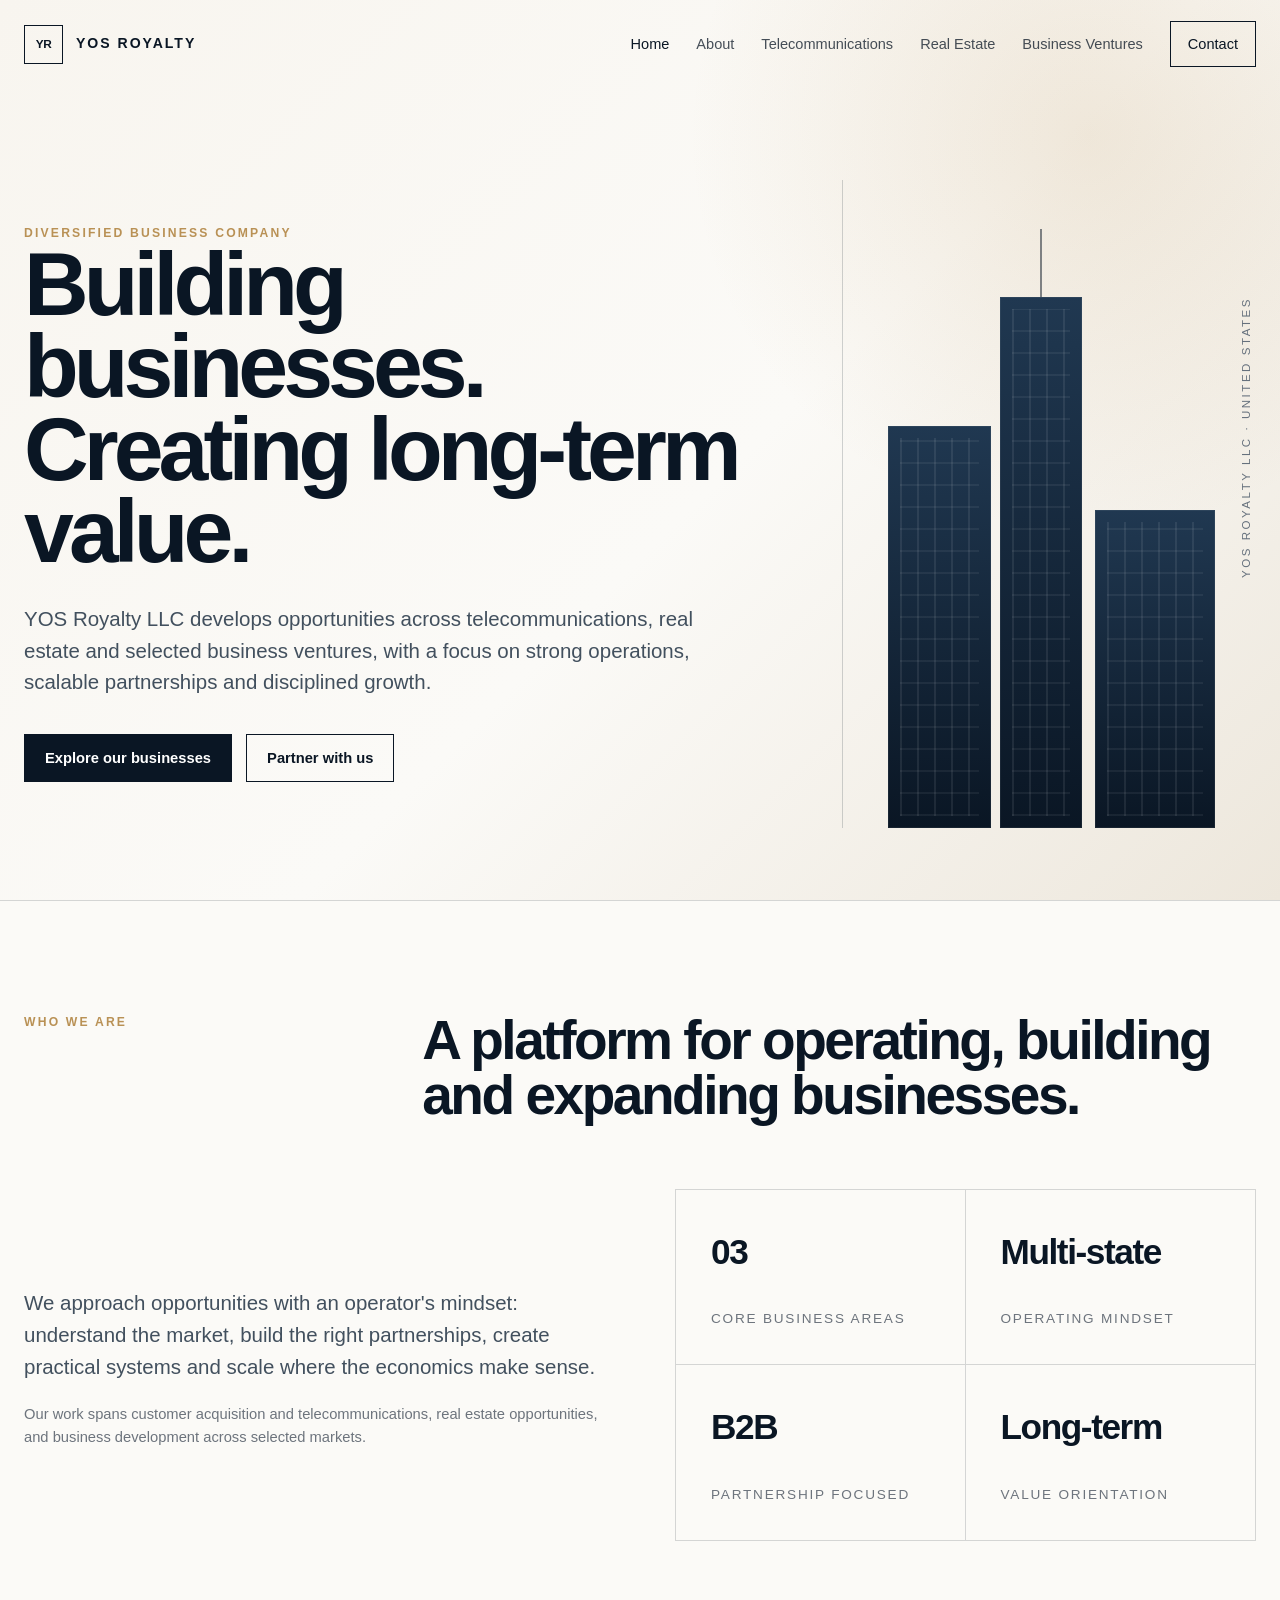
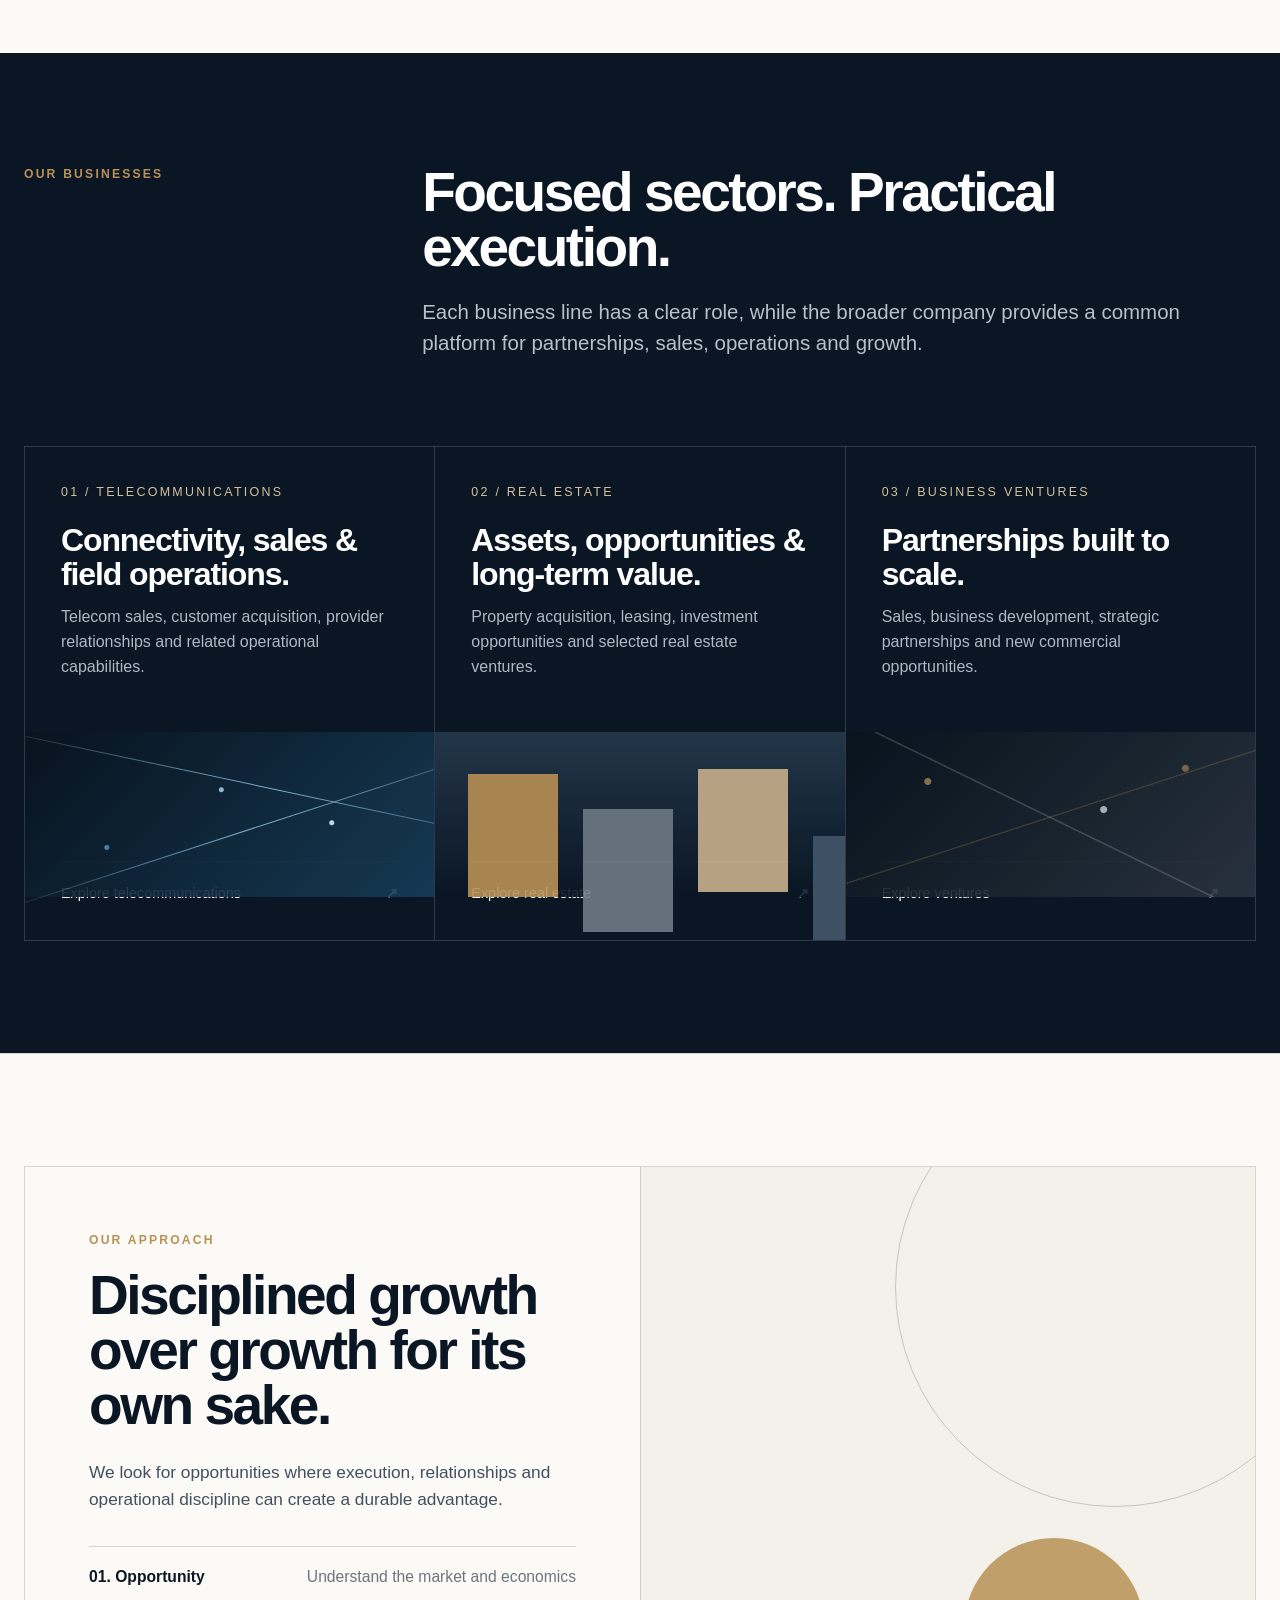
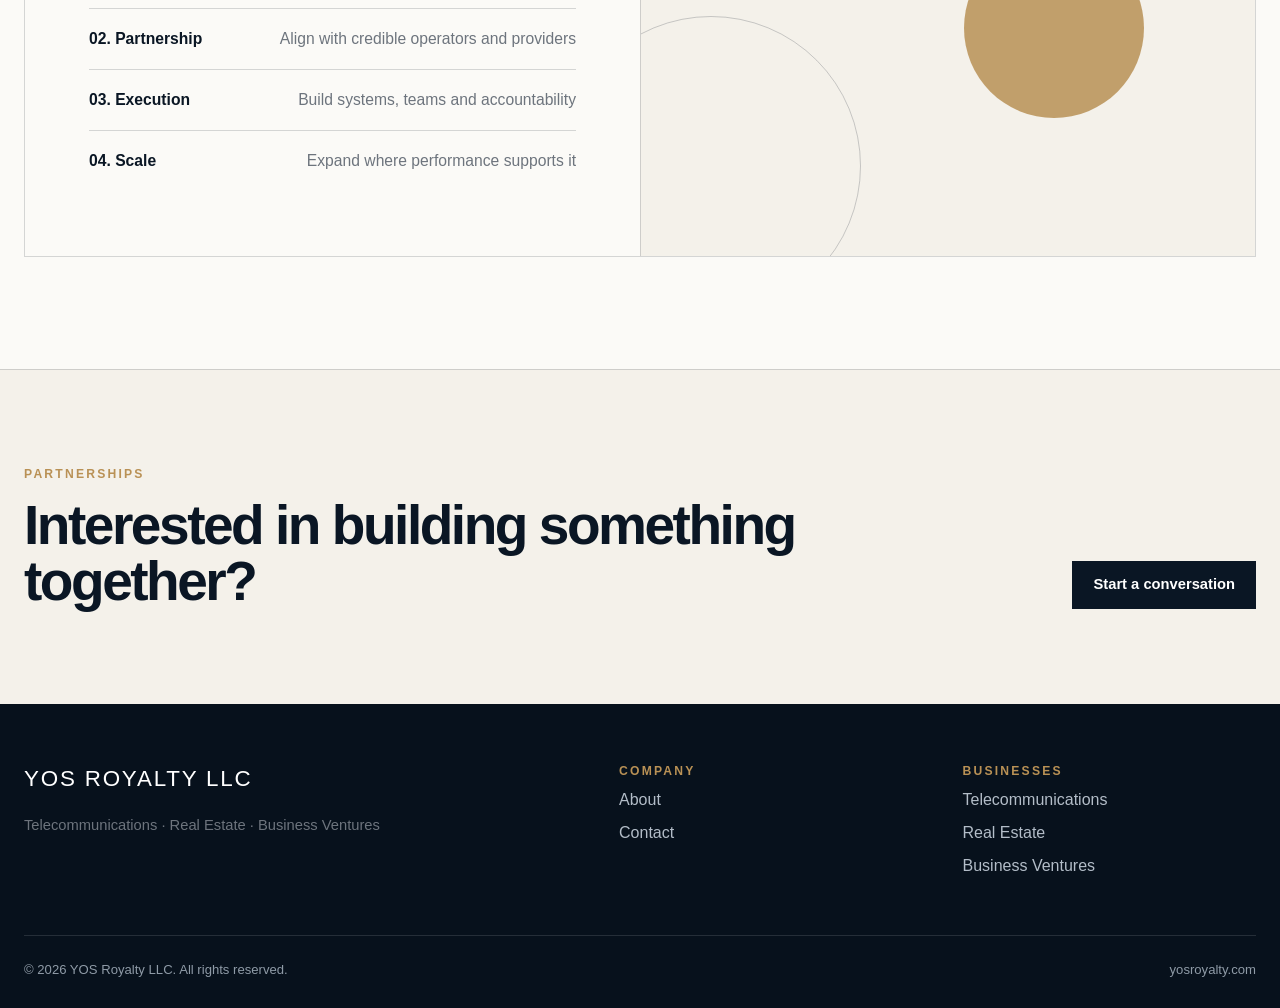
==== index.html @ 469ee0c5 "Add files via upload" ====
<!doctype html>
<html lang="en">
<head>
<meta charset="utf-8"><meta name="viewport" content="width=device-width,initial-scale=1">
<title>YOS Royalty LLC | Telecommunications, Real Estate & Business Ventures</title>
<meta name="description" content="YOS Royalty LLC is a diversified business company focused on telecommunications, real estate, sales, partnerships and scalable business ventures.">
<link rel="stylesheet" href="assets/styles.css">
</head>
<body>
<header class="site-header"><div class="container nav">
<a class="brand" href="index.html"><span class="brand-mark">YR</span><span>YOS ROYALTY</span></a>
<nav class="nav-links"><a class="active" href="index.html">Home</a><a href="about.html">About</a><a href="telecommunications.html">Telecommunications</a><a href="real-estate.html">Real Estate</a><a href="ventures.html">Business Ventures</a><a class="nav-cta" href="contact.html">Contact</a></nav>
<button class="menu-btn" aria-label="Menu">☰</button></div></header>

<main>
<section class="hero"><div class="container hero-grid">
<div class="hero-copy reveal"><div class="eyebrow">Diversified business company</div><h1 class="display">Building businesses.<br>Creating long-term value.</h1><p class="lead">YOS Royalty LLC develops opportunities across telecommunications, real estate and selected business ventures, with a focus on strong operations, scalable partnerships and disciplined growth.</p><div class="actions"><a class="btn dark" href="#businesses">Explore our businesses</a><a class="btn" href="contact.html">Partner with us</a></div></div>
<div class="hero-art reveal" aria-hidden="true"><div class="tower t1"></div><div class="tower t2"></div><div class="tower t3"></div><div class="hero-note">YOS Royalty LLC · United States</div></div>
</div></section>

<section class="section"><div class="container">
<div class="section-head reveal"><div class="eyebrow">Who we are</div><div><h2 class="h2">A platform for operating, building and expanding businesses.</h2></div></div>
<div class="who-grid"><div class="reveal"><p class="lead">We approach opportunities with an operator's mindset: understand the market, build the right partnerships, create practical systems and scale where the economics make sense.</p><p class="small">Our work spans customer acquisition and telecommunications, real estate opportunities, and business development across selected markets.</p></div>
<div class="stat-panel reveal"><div class="stat"><strong>03</strong><span>Core business areas</span></div><div class="stat"><strong>Multi-state</strong><span>Operating mindset</span></div><div class="stat"><strong>B2B</strong><span>Partnership focused</span></div><div class="stat"><strong>Long-term</strong><span>Value orientation</span></div></div></div>
</div></section>

<section id="businesses" class="section dark"><div class="container">
<div class="section-head reveal"><div class="eyebrow">Our businesses</div><div><h2 class="h2">Focused sectors. Practical execution.</h2><p class="lead">Each business line has a clear role, while the broader company provides a common platform for partnerships, sales, operations and growth.</p></div></div>
<div class="business-grid reveal">
<a class="business-card" href="telecommunications.html"><span class="num">01 / TELECOMMUNICATIONS</span><h3>Connectivity, sales & field operations.</h3><p>Telecom sales, customer acquisition, provider relationships and related operational capabilities.</p><div class="business-visual fiber"></div><span class="link">Explore telecommunications <b>↗</b></span></a>
<a class="business-card" href="real-estate.html"><span class="num">02 / REAL ESTATE</span><h3>Assets, opportunities & long-term value.</h3><p>Property acquisition, leasing, investment opportunities and selected real estate ventures.</p><div class="business-visual buildings"></div><span class="link">Explore real estate <b>↗</b></span></a>
<a class="business-card" href="ventures.html"><span class="num">03 / BUSINESS VENTURES</span><h3>Partnerships built to scale.</h3><p>Sales, business development, strategic partnerships and new commercial opportunities.</p><div class="business-visual network"></div><span class="link">Explore ventures <b>↗</b></span></a>
</div></div></section>

<section class="section"><div class="container"><div class="approach reveal">
<div class="approach-copy"><div class="eyebrow">Our approach</div><h2 class="h2" style="margin-top:18px">Disciplined growth over growth for its own sake.</h2><p class="lead" style="font-size:1.08rem;margin-top:26px">We look for opportunities where execution, relationships and operational discipline can create a durable advantage.</p><ul class="approach-list"><li><span>01. Opportunity</span><span>Understand the market and economics</span></li><li><span>02. Partnership</span><span>Align with credible operators and providers</span></li><li><span>03. Execution</span><span>Build systems, teams and accountability</span></li><li><span>04. Scale</span><span>Expand where performance supports it</span></li></ul></div>
<div class="approach-graphic"><div class="circle c1"></div><div class="circle c2"></div><div class="circle c3"></div></div>
</div></div></section>

<section class="cta"><div class="container cta-box reveal"><div><div class="eyebrow">Partnerships</div><h2 class="h2" style="margin-top:15px">Interested in building something together?</h2></div><a class="btn dark" href="contact.html">Start a conversation</a></div></section>
</main>

<footer><div class="container"><div class="footer-grid"><div><div class="footer-title">YOS ROYALTY LLC</div><p class="small">Telecommunications · Real Estate · Business Ventures</p></div><div class="footer-links"><div class="eyebrow">Company</div><a href="about.html">About</a><a href="contact.html">Contact</a></div><div class="footer-links"><div class="eyebrow">Businesses</div><a href="telecommunications.html">Telecommunications</a><a href="real-estate.html">Real Estate</a><a href="ventures.html">Business Ventures</a></div></div><div class="footer-bottom"><span>© 2026 YOS Royalty LLC. All rights reserved.</span><span>yosroyalty.com</span></div></div></footer>
<script src="assets/script.js"></script>
</body></html>
---- assets/styles.css ----
:root{
  --ink:#0a1624;
  --ink-2:#14263a;
  --paper:#f4f1ea;
  --paper-2:#fbfaf7;
  --line:rgba(10,22,36,.16);
  --muted:#6d747d;
  --accent:#b99155;
  --accent-2:#d6bf98;
  --white:#ffffff;
  --max:1240px;
}
*{box-sizing:border-box}
html{scroll-behavior:smooth}
body{margin:0;background:var(--paper-2);color:var(--ink);font-family:-apple-system,BlinkMacSystemFont,"Segoe UI",Helvetica,Arial,sans-serif;line-height:1.55}
a{color:inherit;text-decoration:none}
img{max-width:100%;display:block}
button,input,textarea{font:inherit}
.container{width:min(calc(100% - 48px),var(--max));margin:0 auto}
.eyebrow{font-size:.76rem;letter-spacing:.18em;text-transform:uppercase;font-weight:700;color:var(--accent)}
.display{font-size:clamp(3rem,7vw,7.5rem);line-height:.92;letter-spacing:-.055em;font-weight:650;margin:0}
.h2{font-size:clamp(2.2rem,4.3vw,4.8rem);line-height:1;letter-spacing:-.045em;margin:0}
.lead{font-size:clamp(1.05rem,1.6vw,1.35rem);line-height:1.55;color:#42505e;max-width:760px}
.small{font-size:.92rem;color:var(--muted)}

/* Header */
.site-header{position:fixed;top:0;left:0;right:0;z-index:50;transition:.28s ease;border-bottom:1px solid transparent}
.site-header.scrolled{background:rgba(251,250,247,.92);backdrop-filter:blur(18px);border-bottom-color:var(--line)}
.nav{height:88px;display:flex;align-items:center;justify-content:space-between;gap:28px}
.brand{display:flex;align-items:center;gap:13px;font-weight:750;letter-spacing:.14em;font-size:.88rem}
.brand-mark{width:39px;height:39px;border:1px solid currentColor;display:grid;place-items:center;font-size:.74rem;letter-spacing:-.04em}
.nav-links{display:flex;align-items:center;gap:27px;font-size:.91rem}
.nav-links a{opacity:.75;transition:.2s ease}
.nav-links a:hover,.nav-links a.active{opacity:1}
.nav-cta{padding:11px 17px;border:1px solid var(--ink);opacity:1!important}
.menu-btn{display:none;border:0;background:transparent;font-size:1.5rem;padding:8px}

/* Hero */
.hero{min-height:100vh;padding:150px 0 72px;position:relative;overflow:hidden;background:
 radial-gradient(circle at 85% 15%,rgba(185,145,85,.18),transparent 30%),
 linear-gradient(135deg,#f8f5ef 0%,#fbfaf7 55%,#ede7dc 100%)}
.hero-grid{min-height:calc(100vh - 222px);display:grid;grid-template-columns:1.3fr .7fr;align-items:end;gap:48px}
.hero-copy{padding-bottom:46px;position:relative;z-index:3}
.hero-copy .lead{margin:30px 0 36px;max-width:690px}
.actions{display:flex;gap:14px;flex-wrap:wrap}
.btn{display:inline-flex;align-items:center;justify-content:center;min-height:48px;padding:0 20px;border:1px solid var(--ink);font-weight:650;font-size:.92rem;transition:.2s ease}
.btn.dark{background:var(--ink);color:var(--white)}
.btn:hover{transform:translateY(-2px)}
.hero-art{height:72vh;min-height:520px;position:relative;border-left:1px solid rgba(10,22,36,.18);overflow:hidden}
.hero-art::before{content:"";position:absolute;inset:0;background:
 linear-gradient(90deg,transparent 49.7%,rgba(10,22,36,.08) 50%,transparent 50.3%),
 linear-gradient(0deg,transparent 49.7%,rgba(10,22,36,.08) 50%,transparent 50.3%);background-size:92px 92px}
.tower{position:absolute;bottom:0;background:linear-gradient(180deg,#203851,#0a1624);box-shadow:inset 0 0 0 1px rgba(255,255,255,.06)}
.tower::after{content:"";position:absolute;inset:12px;background:repeating-linear-gradient(90deg,rgba(255,255,255,.08) 0 2px,transparent 2px 17px),repeating-linear-gradient(0deg,rgba(255,255,255,.06) 0 2px,transparent 2px 22px)}
.t1{left:11%;width:25%;height:62%}.t2{left:38%;width:20%;height:82%}.t3{left:61%;width:29%;height:49%}
.t2::before{content:"";position:absolute;left:50%;transform:translateX(-50%);top:-68px;width:1px;height:68px;background:var(--ink)}
.hero-note{position:absolute;right:0;top:18%;writing-mode:vertical-rl;transform:rotate(180deg);font-size:.72rem;letter-spacing:.22em;text-transform:uppercase;color:#66717d}

/* Sections */
.section{padding:112px 0;border-top:1px solid var(--line)}
.section.dark{background:var(--ink);color:white;border-top:0}
.section.dark .lead,.section.dark .small{color:#b7c0c9}
.section-head{display:grid;grid-template-columns:.42fr 1fr;gap:48px;align-items:start;margin-bottom:66px}
.section-head .h2{max-width:850px}

.who-grid{display:grid;grid-template-columns:1fr 1fr;gap:70px;align-items:center}
.stat-panel{display:grid;grid-template-columns:1fr 1fr;border:1px solid var(--line)}
.stat{padding:35px;min-height:175px;border-right:1px solid var(--line);border-bottom:1px solid var(--line);display:flex;flex-direction:column;justify-content:space-between}
.stat:nth-child(2n){border-right:0}.stat:nth-last-child(-n+2){border-bottom:0}
.stat strong{font-size:2.2rem;letter-spacing:-.04em}
.stat span{font-size:.85rem;text-transform:uppercase;letter-spacing:.13em;color:var(--muted)}

.business-grid{display:grid;grid-template-columns:repeat(3,1fr);gap:1px;background:#2c3a49;border:1px solid #2c3a49}
.business-card{min-height:470px;background:var(--ink);padding:36px;display:flex;flex-direction:column;position:relative;overflow:hidden;transition:.3s ease}
.business-card:hover{background:#11283d}
.business-card .num{color:var(--accent-2);font-size:.78rem;letter-spacing:.18em}
.business-card h3{font-size:2rem;line-height:1.05;letter-spacing:-.035em;margin:22px 0 14px}
.business-card p{color:#aeb8c2;margin:0 0 26px;max-width:330px}
.business-card .link{margin-top:auto;color:white;font-size:.9rem;display:flex;justify-content:space-between;align-items:center;padding-top:20px;border-top:1px solid rgba(255,255,255,.18)}
.business-visual{height:165px;margin:26px -36px -36px;position:relative;opacity:.9}
.fiber{background:radial-gradient(circle at 20% 70%,#4d8bb9 0 2px,transparent 3px),radial-gradient(circle at 48% 35%,#9dc8e5 0 2px,transparent 3px),radial-gradient(circle at 75% 55%,#d7ecf7 0 2px,transparent 3px),linear-gradient(135deg,#08131d,#173d59)}
.fiber::before,.fiber::after{content:"";position:absolute;width:150%;height:1px;background:linear-gradient(90deg,transparent,#8ec1df,transparent);transform:rotate(-18deg);left:-15%;top:55%}.fiber::after{top:34%;transform:rotate(12deg)}
.buildings{background:linear-gradient(180deg,#263a4d,#0a1624)}
.buildings::before{content:"";position:absolute;left:8%;bottom:0;width:22%;height:74%;background:#b99155;box-shadow:115px 35px 0 #6e7b86,230px -5px 0 #c9b28e,345px 62px 0 #44586b}
.network{background:radial-gradient(circle at 20% 30%,rgba(185,145,85,.8) 0 3px,transparent 4px),radial-gradient(circle at 63% 47%,rgba(255,255,255,.7) 0 3px,transparent 4px),radial-gradient(circle at 83% 22%,rgba(185,145,85,.65) 0 3px,transparent 4px),linear-gradient(135deg,#08131d,#2b3440)}
.network::before{content:"";position:absolute;inset:0;background:linear-gradient(26deg,transparent 48.8%,rgba(255,255,255,.18) 49%,rgba(255,255,255,.18) 49.3%,transparent 49.5%),linear-gradient(-18deg,transparent 48.8%,rgba(185,145,85,.25) 49%,rgba(185,145,85,.25) 49.3%,transparent 49.5%)}

.approach{display:grid;grid-template-columns:1fr 1fr;gap:0;border:1px solid var(--line)}
.approach-copy{padding:64px}
.approach-graphic{min-height:540px;background:var(--paper);position:relative;overflow:hidden;border-left:1px solid var(--line)}
.circle{position:absolute;border:1px solid rgba(10,22,36,.2);border-radius:50%}
.c1{width:440px;height:440px;right:-80px;top:-100px}.c2{width:300px;height:300px;left:-80px;bottom:-60px}.c3{width:180px;height:180px;right:18%;bottom:20%;background:var(--accent);border:0;opacity:.85}
.approach-list{margin:34px 0 0;padding:0;list-style:none}
.approach-list li{padding:18px 0;border-top:1px solid var(--line);display:flex;justify-content:space-between;gap:24px;font-size:.98rem}
.approach-list span:first-child{font-weight:700}
.approach-list span:last-child{color:var(--muted);text-align:right}

.cta{padding:95px 0;background:var(--paper);border-top:1px solid var(--line)}
.cta-box{display:grid;grid-template-columns:1fr auto;gap:40px;align-items:end}
.cta .h2{max-width:900px}

/* Page hero */
.page-hero{padding:170px 0 95px;background:var(--paper);border-bottom:1px solid var(--line)}
.page-hero .lead{margin-top:28px}
.detail-grid{display:grid;grid-template-columns:.5fr 1fr;gap:64px}
.detail-list{list-style:none;padding:0;margin:0}
.detail-list li{padding:15px 0;border-bottom:1px solid var(--line)}
.detail-list strong{display:block;margin-bottom:4px}
.banner{min-height:360px;margin-top:65px;background:var(--ink);position:relative;overflow:hidden}
.banner::before{content:"";position:absolute;inset:0;background:linear-gradient(120deg,transparent 20%,rgba(185,145,85,.22) 20% 21%,transparent 21% 38%,rgba(255,255,255,.08) 38% 39%,transparent 39%)}
.banner-copy{position:absolute;left:45px;bottom:40px;color:white;max-width:630px}
.banner-copy h3{font-size:2.4rem;margin:0 0 10px;letter-spacing:-.04em}
.banner-copy p{color:#c0c8d0;margin:0}

.contact-grid{display:grid;grid-template-columns:.8fr 1.2fr;gap:80px}
.contact-card{background:var(--ink);color:white;padding:44px}
.contact-card a{display:block;padding:18px 0;border-bottom:1px solid rgba(255,255,255,.15)}
.contact-card .small{color:#b9c1ca}
.form{display:grid;gap:18px}
.form label{font-size:.8rem;text-transform:uppercase;letter-spacing:.12em;font-weight:700}
.form input,.form textarea{width:100%;border:0;border-bottom:1px solid var(--line);background:transparent;padding:13px 0;outline:none}
.form textarea{min-height:130px;resize:vertical}
.form button{justify-self:start}

footer{background:#07111c;color:white;padding:58px 0 28px}
.footer-grid{display:grid;grid-template-columns:1.3fr .7fr .7fr;gap:50px}
.footer-title{font-size:1.4rem;letter-spacing:.08em;margin-bottom:18px}
.footer-links a{display:block;color:#b3bdc8;margin:8px 0}
.footer-bottom{margin-top:48px;padding-top:24px;border-top:1px solid rgba(255,255,255,.12);display:flex;justify-content:space-between;color:#8f9ba7;font-size:.82rem}

.reveal{opacity:0;transform:translateY(18px);transition:.7s cubic-bezier(.2,.7,.2,1)}
.reveal.visible{opacity:1;transform:none}

@media(max-width:900px){
 .container{width:min(calc(100% - 30px),var(--max))}
 .nav{height:72px}.nav-links{display:none}.menu-btn{display:block}.nav-links.open{display:flex;position:absolute;left:15px;right:15px;top:72px;background:var(--paper-2);border:1px solid var(--line);padding:22px;flex-direction:column;align-items:stretch;gap:14px}
 .hero{padding-top:110px}.hero-grid{grid-template-columns:1fr;align-items:center}.hero-art{height:46vh;min-height:350px;border-left:0;border-top:1px solid var(--line)}
 .section{padding:76px 0}.section-head,.who-grid,.detail-grid,.contact-grid,.cta-box{grid-template-columns:1fr;gap:28px}.section-head{margin-bottom:40px}
 .business-grid{grid-template-columns:1fr}.business-card{min-height:390px}.approach{grid-template-columns:1fr}.approach-copy{padding:38px 26px}.approach-graphic{min-height:330px;border-left:0;border-top:1px solid var(--line)}
 .footer-grid{grid-template-columns:1fr}.footer-bottom{flex-direction:column;gap:8px}.page-hero{padding-top:125px}
}
@media(max-width:560px){.display{font-size:3.4rem}.h2{font-size:2.5rem}.stat-panel{grid-template-columns:1fr}.stat{border-right:0!important}.stat:nth-last-child(-n+2){border-bottom:1px solid var(--line)}.stat:last-child{border-bottom:0}.actions{flex-direction:column;align-items:stretch}.btn{width:100%}}
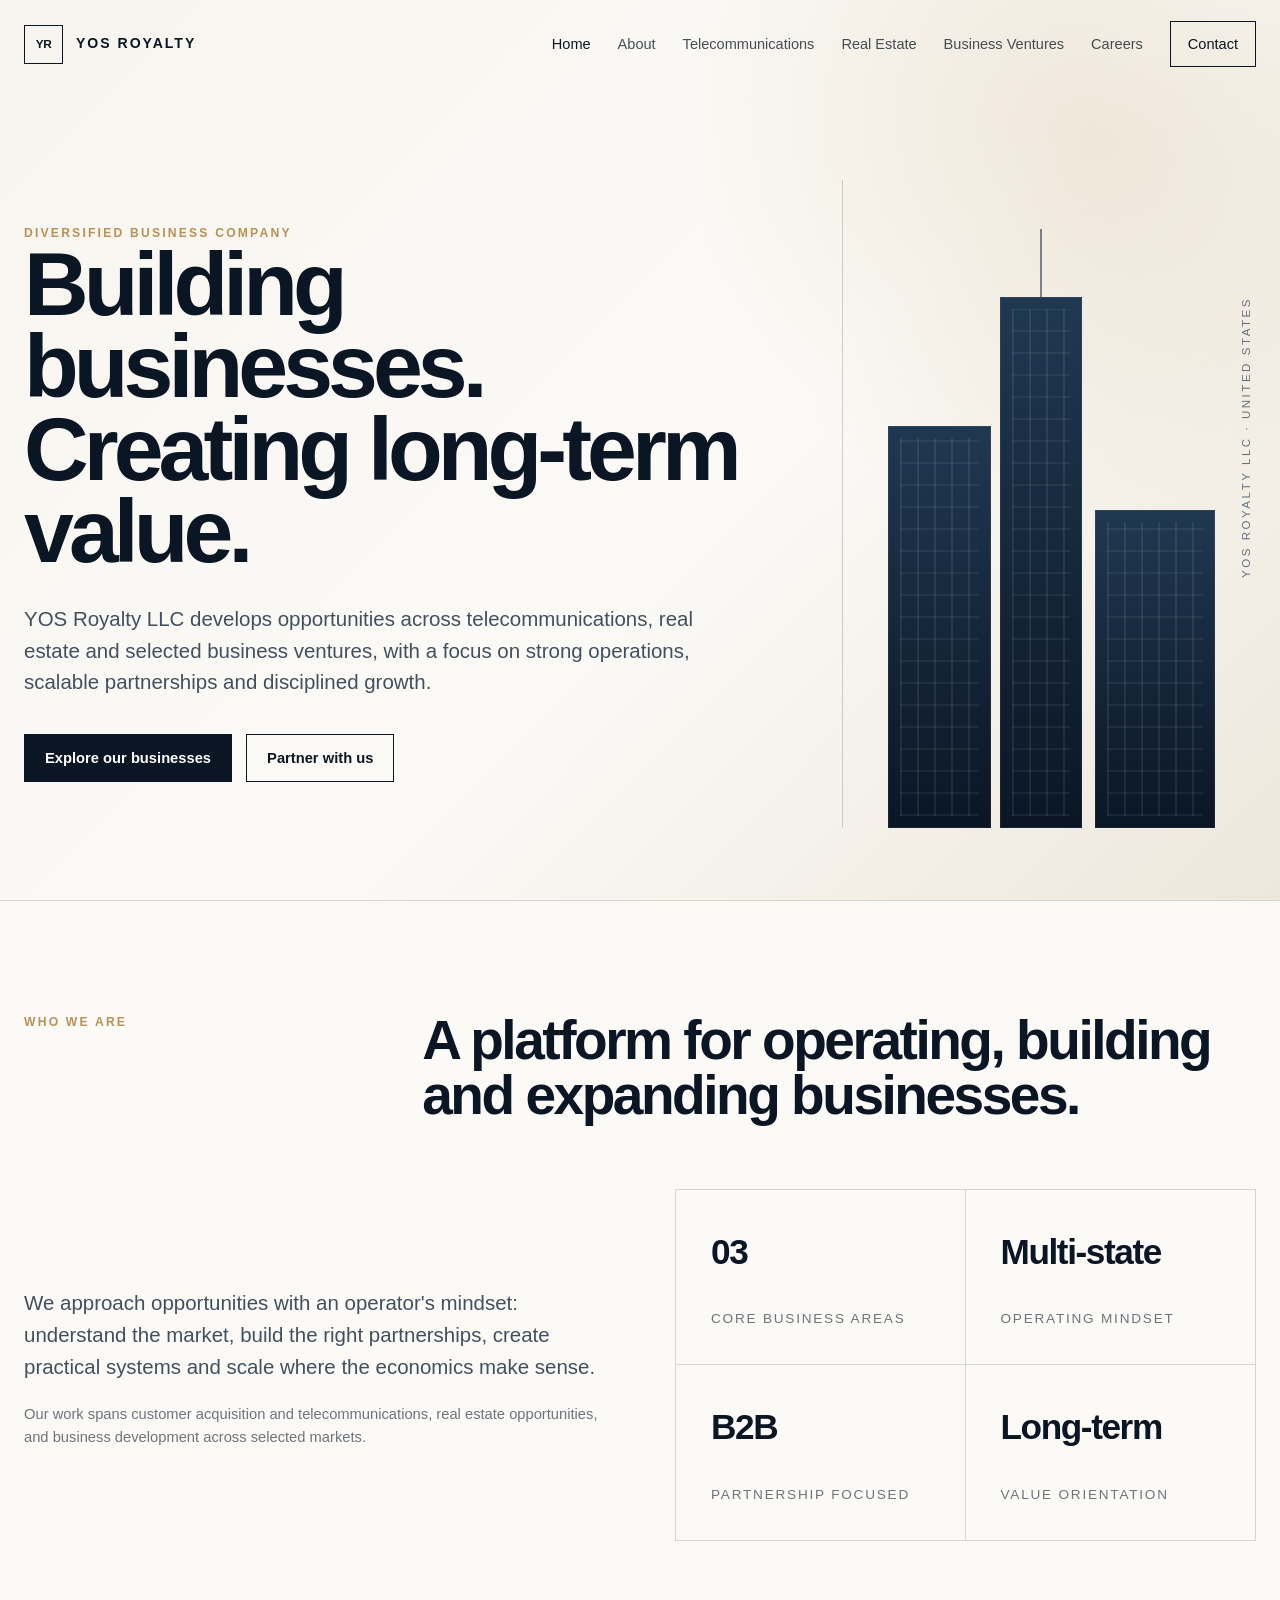
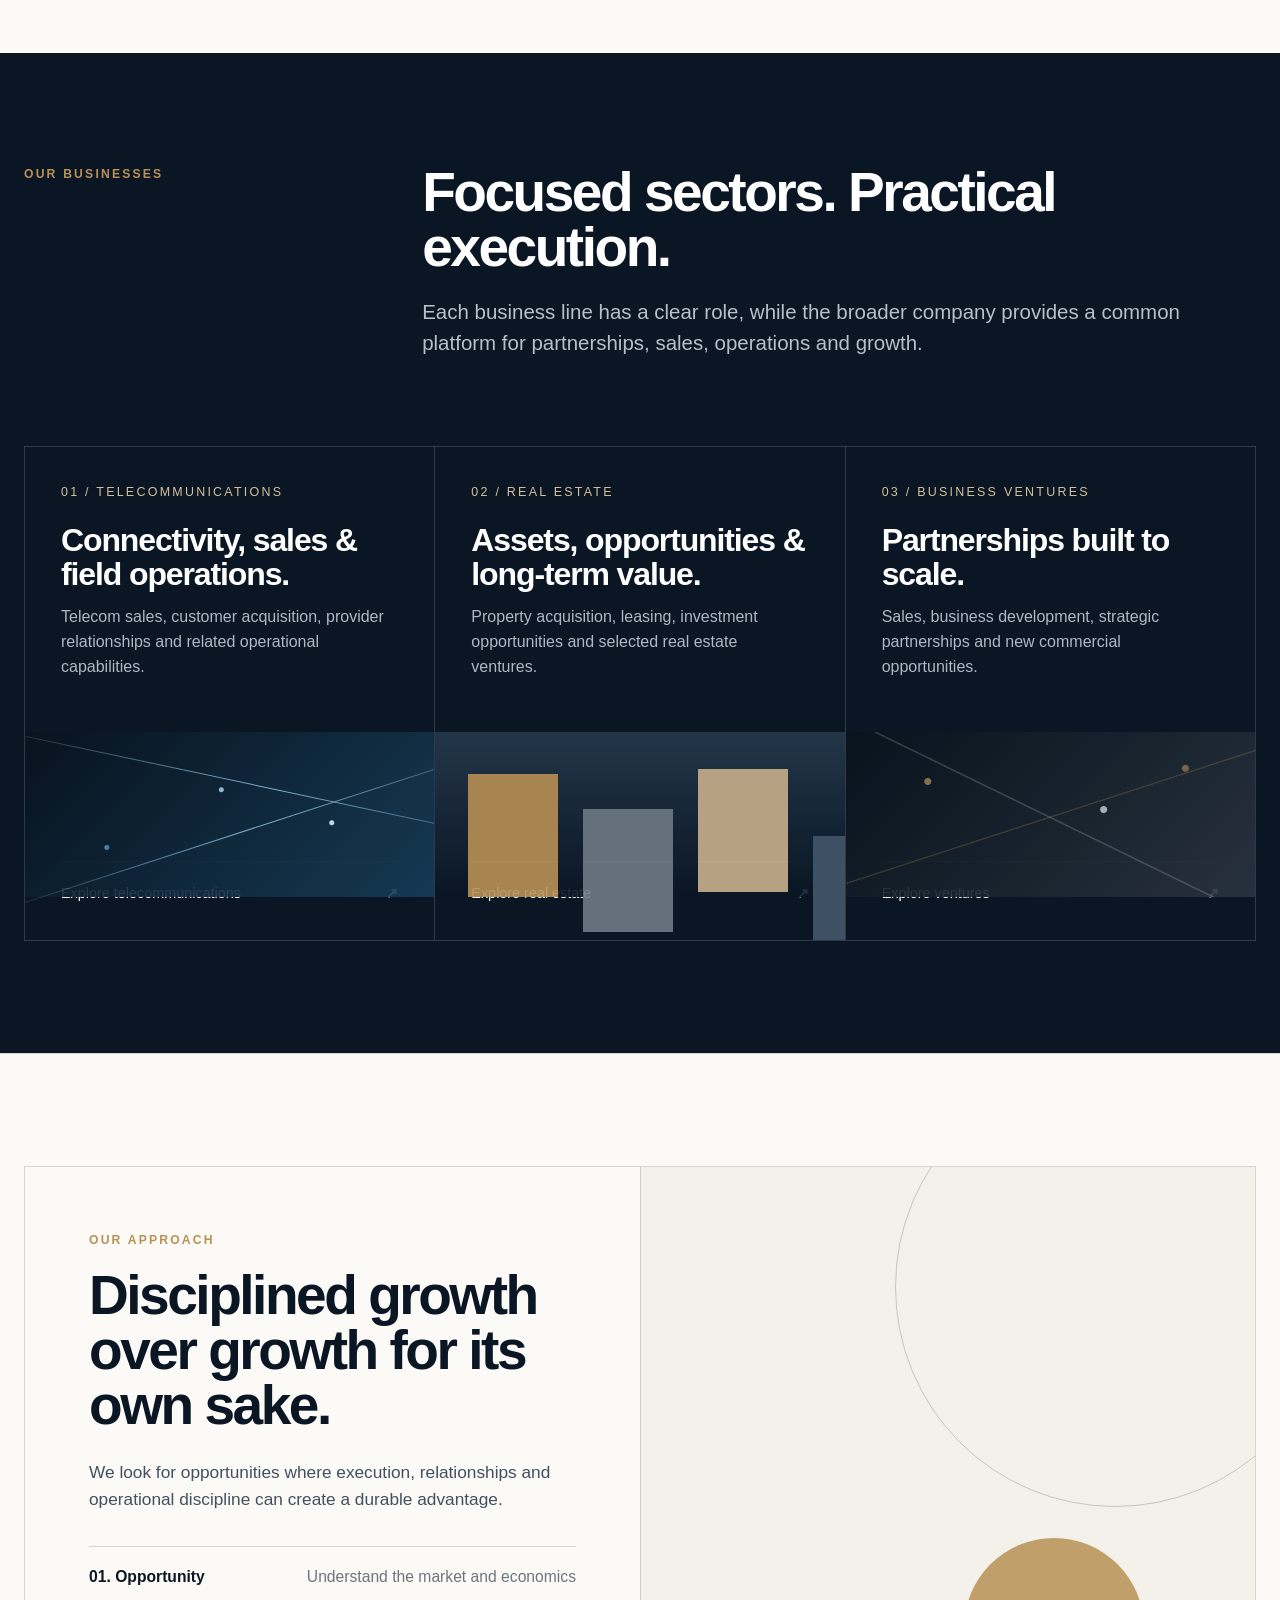
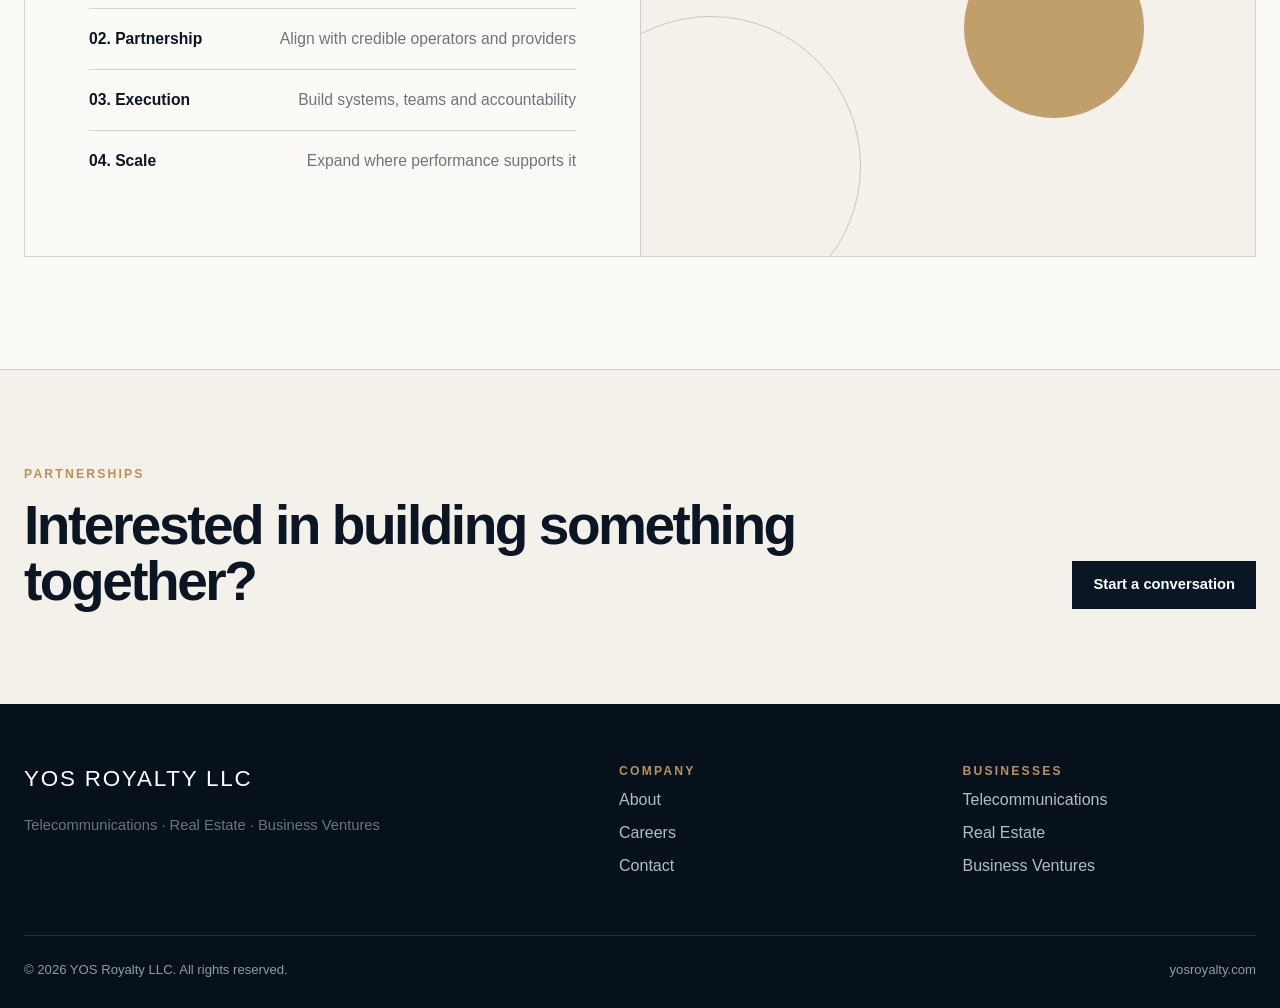
==== commit aac41ba4: "Add Careers page and editable opportunities listings" ====
--- a/index.html
+++ b/index.html
@@ -9,7 +9,7 @@
 <body>
 <header class="site-header"><div class="container nav">
 <a class="brand" href="index.html"><span class="brand-mark">YR</span><span>YOS ROYALTY</span></a>
-<nav class="nav-links"><a class="active" href="index.html">Home</a><a href="about.html">About</a><a href="telecommunications.html">Telecommunications</a><a href="real-estate.html">Real Estate</a><a href="ventures.html">Business Ventures</a><a class="nav-cta" href="contact.html">Contact</a></nav>
+<nav class="nav-links"><a class="active" href="index.html">Home</a><a href="about.html">About</a><a href="telecommunications.html">Telecommunications</a><a href="real-estate.html">Real Estate</a><a href="ventures.html">Business Ventures</a><a href="careers.html">Careers</a><a class="nav-cta" href="contact.html">Contact</a></nav>
 <button class="menu-btn" aria-label="Menu">☰</button></div></header>
 
 <main>
@@ -40,6 +40,6 @@
 <section class="cta"><div class="container cta-box reveal"><div><div class="eyebrow">Partnerships</div><h2 class="h2" style="margin-top:15px">Interested in building something together?</h2></div><a class="btn dark" href="contact.html">Start a conversation</a></div></section>
 </main>
 
-<footer><div class="container"><div class="footer-grid"><div><div class="footer-title">YOS ROYALTY LLC</div><p class="small">Telecommunications · Real Estate · Business Ventures</p></div><div class="footer-links"><div class="eyebrow">Company</div><a href="about.html">About</a><a href="contact.html">Contact</a></div><div class="footer-links"><div class="eyebrow">Businesses</div><a href="telecommunications.html">Telecommunications</a><a href="real-estate.html">Real Estate</a><a href="ventures.html">Business Ventures</a></div></div><div class="footer-bottom"><span>© 2026 YOS Royalty LLC. All rights reserved.</span><span>yosroyalty.com</span></div></div></footer>
+<footer><div class="container"><div class="footer-grid"><div><div class="footer-title">YOS ROYALTY LLC</div><p class="small">Telecommunications · Real Estate · Business Ventures</p></div><div class="footer-links"><div class="eyebrow">Company</div><a href="about.html">About</a><a href="careers.html">Careers</a><a href="contact.html">Contact</a></div><div class="footer-links"><div class="eyebrow">Businesses</div><a href="telecommunications.html">Telecommunications</a><a href="real-estate.html">Real Estate</a><a href="ventures.html">Business Ventures</a></div></div><div class="footer-bottom"><span>© 2026 YOS Royalty LLC. All rights reserved.</span><span>yosroyalty.com</span></div></div></footer>
 <script src="assets/script.js"></script>
 </body></html>
--- a/assets/styles.css
+++ b/assets/styles.css
@@ -140,3 +140,7 @@
  .footer-grid{grid-template-columns:1fr}.footer-bottom{flex-direction:column;gap:8px}.page-hero{padding-top:125px}
 }
 @media(max-width:560px){.display{font-size:3.4rem}.h2{font-size:2.5rem}.stat-panel{grid-template-columns:1fr}.stat{border-right:0!important}.stat:nth-last-child(-n+2){border-bottom:1px solid var(--line)}.stat:last-child{border-bottom:0}.actions{flex-direction:column;align-items:stretch}.btn{width:100%}}
+
+.career-listing{max-width:760px;margin-top:20px;padding:clamp(20px,4vw,36px);border:1px solid var(--line);background:var(--paper)}
+#listing-filter{margin-left:8px;padding:8px;background:var(--paper-2);color:var(--ink);font:inherit}
+@media(min-width:901px) and (max-width:1050px){.nav-links{gap:14px}.nav{gap:16px}}
